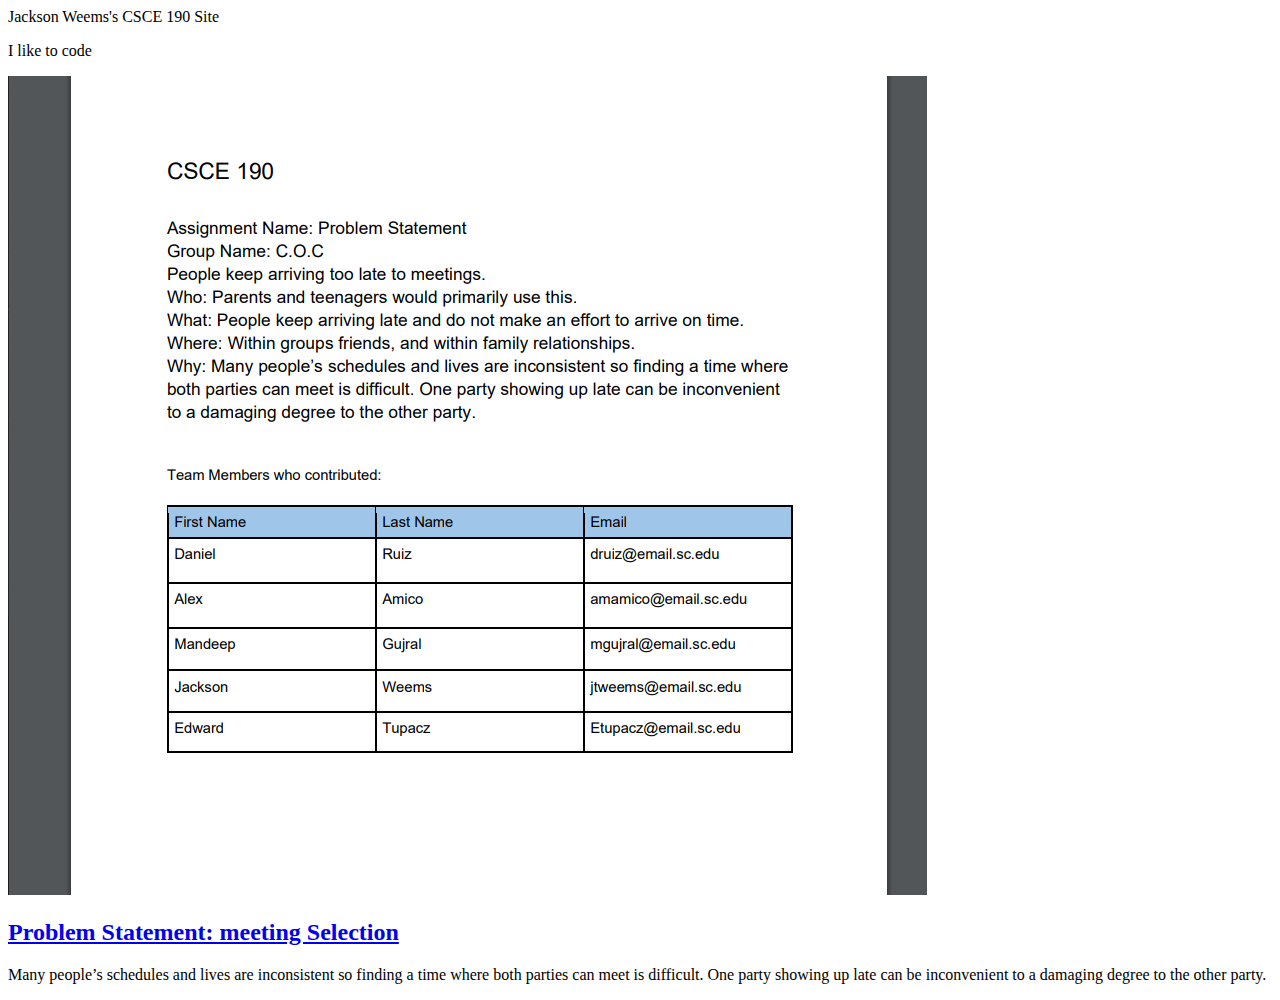
==== index.html @ e1b766bb "Add files via upload" ====
<!DOCTYPE html>
<html>
    <head>
        <title>CSCE 190: Jackson Weems</title>
    </head>
        <body>
            <hl>Jackson Weems's CSCE 190 Site</hl>

            <p>I like to code</p>

            <!--problem statement-->
            <section class="assignment">
                <a href="files/Problem Statement.pdf"><img src="images/csce 190 problem statement.PNG"></a>
                <section class="assignment-details">
                    <a href="files/Problem Statement.pdf"><h2>Problem Statement: meeting Selection</h2></a>
                    <p> Many people’s schedules and lives are inconsistent so finding a time where
                        both parties can meet is difficult. One party showing up late can be inconvenient
                        to a damaging degree to the other party.
                    </p>
                </section>

            </section>
        </body>

</html>
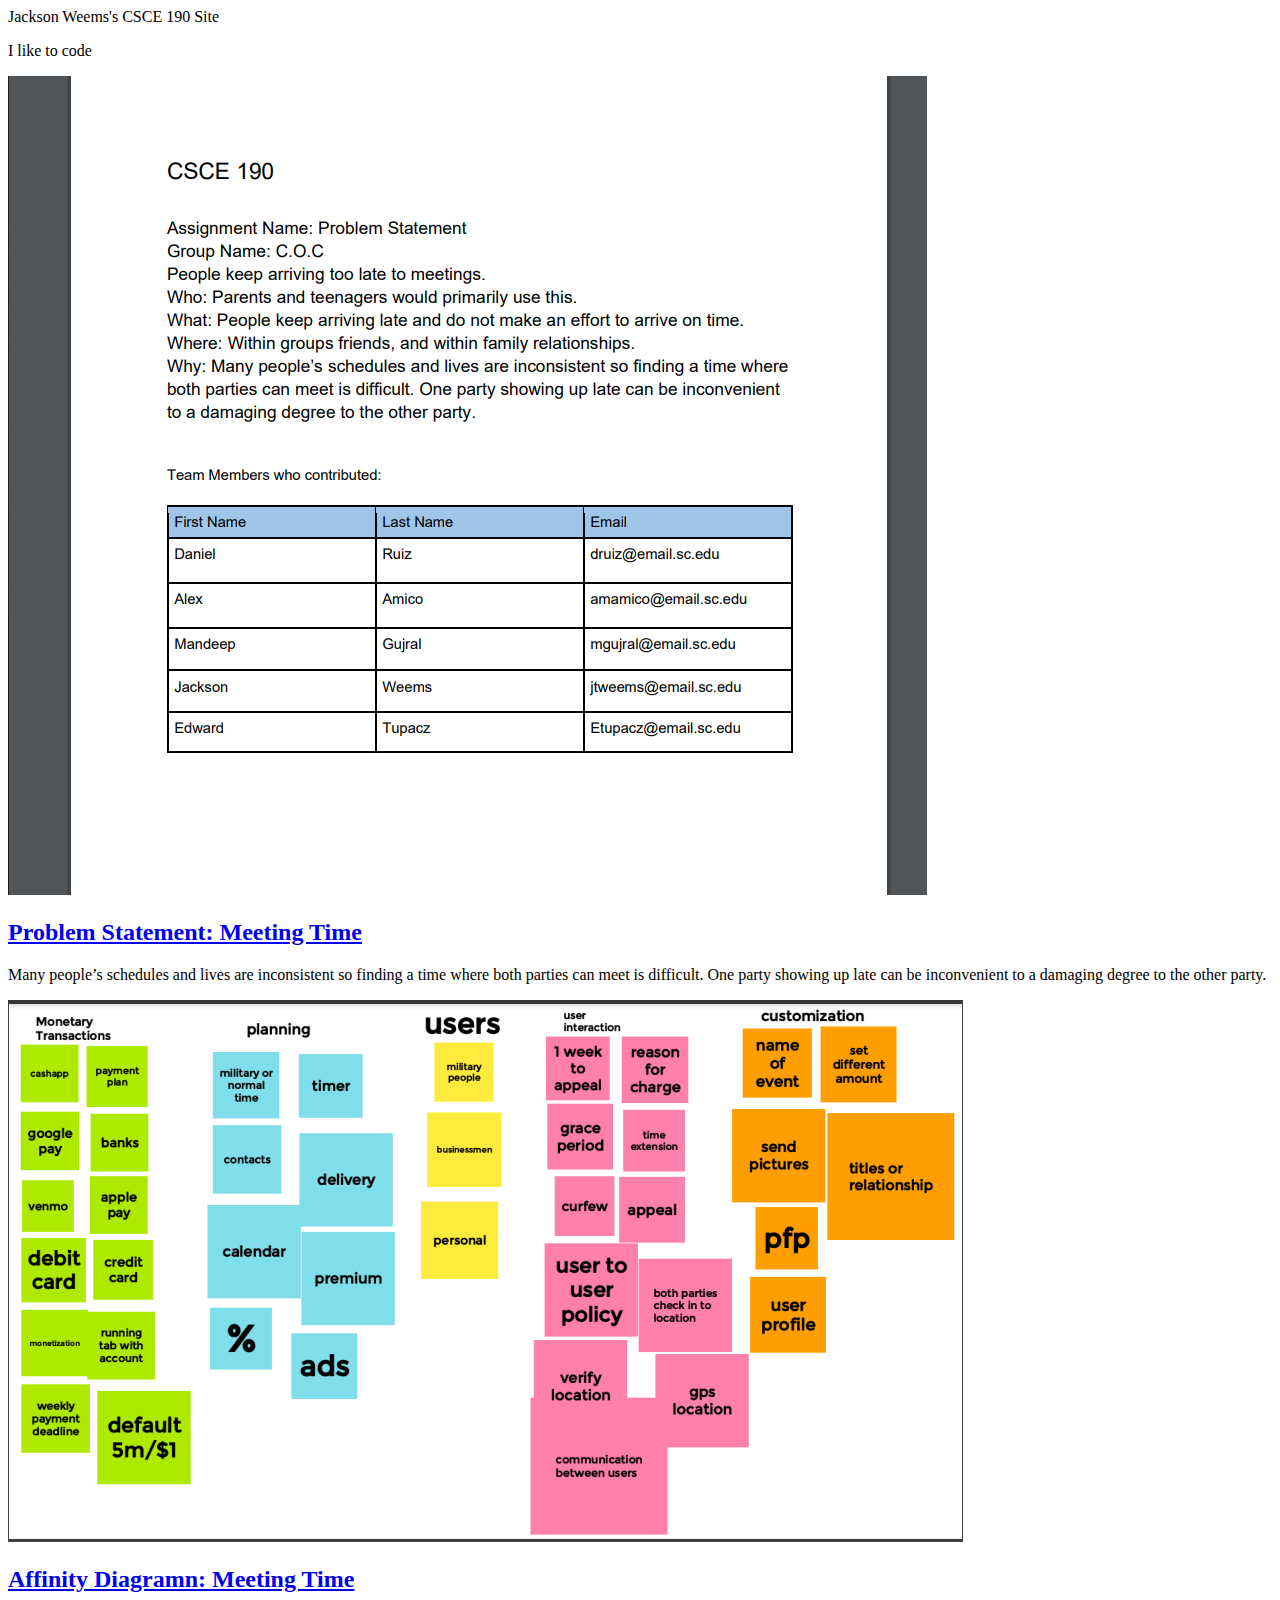
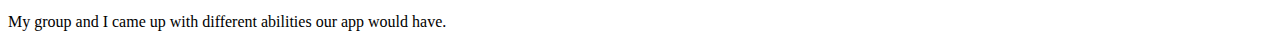
==== commit 2d35df68: "Add files via upload" ====
--- a/index.html
+++ b/index.html
@@ -12,13 +12,23 @@
             <section class="assignment">
                 <a href="files/Problem Statement.pdf"><img src="images/csce 190 problem statement.PNG"></a>
                 <section class="assignment-details">
-                    <a href="files/Problem Statement.pdf"><h2>Problem Statement: meeting Selection</h2></a>
+                    <a href="files/Problem Statement.pdf"><h2>Problem Statement: Meeting Time</h2></a>
                     <p> Many people’s schedules and lives are inconsistent so finding a time where
                         both parties can meet is difficult. One party showing up late can be inconvenient
                         to a damaging degree to the other party.
                     </p>
                 </section>
+            </section>
 
+             <!--affinity diagram-->
+             <section class="assignment">
+                <a href="files/affinity-diagram.pdf"><img src="images/affinity.PNG"></a>
+                <section class="assignment-details">
+                    <a href="files/affinity-diagram.pdf"><h2>Affinity Diagramn: Meeting Time</h2></a>
+                    <p> 
+                        My group and I came up with different abilities our app would have.
+                    </p>
+                </section>
             </section>
         </body>
 
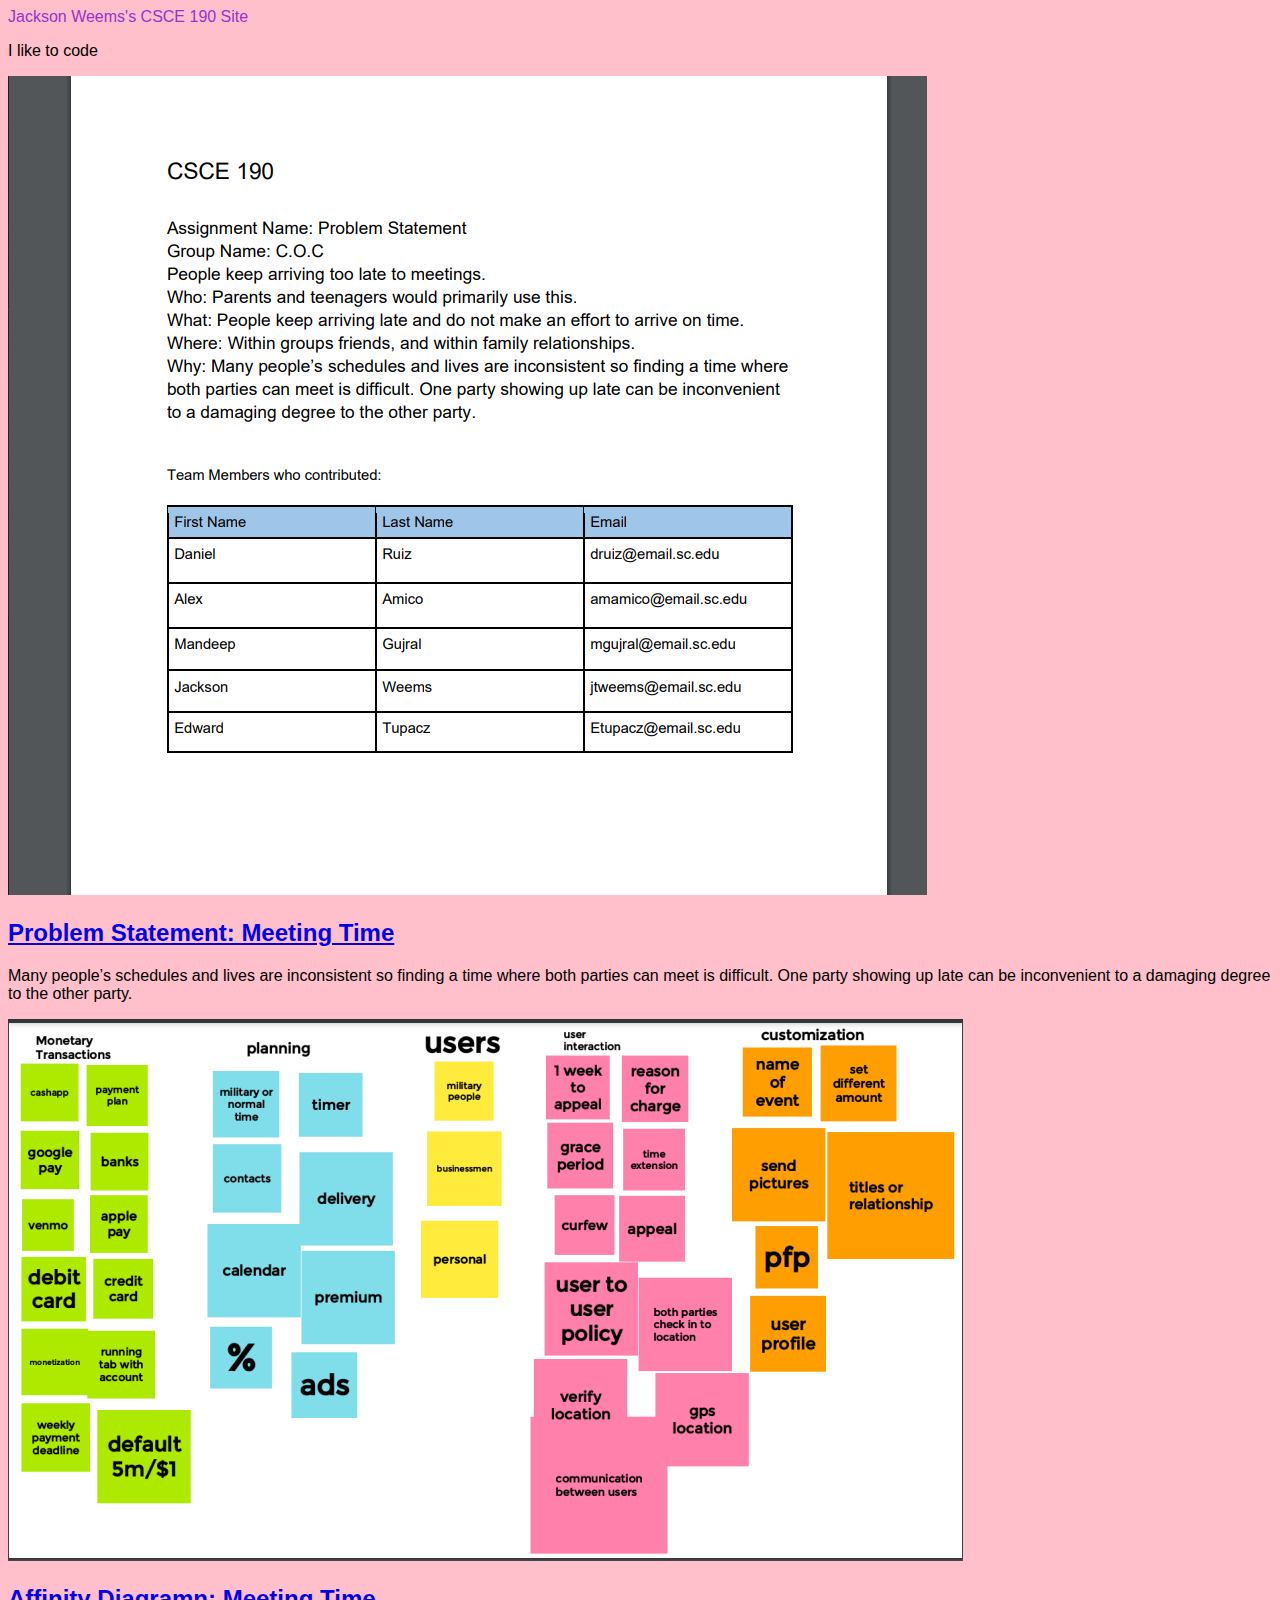
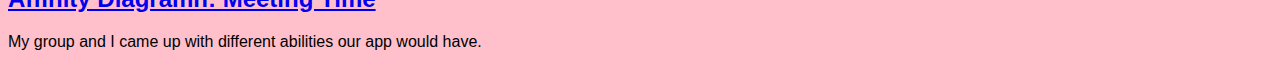
==== commit 4524d74a: "Add files via upload" ====
--- a/index.html
+++ b/index.html
@@ -2,6 +2,7 @@
 <html>
     <head>
         <title>CSCE 190: Jackson Weems</title>
+        <link rel="stylesheet" href="styles.css">
     </head>
         <body>
             <hl>Jackson Weems's CSCE 190 Site</hl>
--- a/styles.css
+++ b/styles.css
@@ -0,0 +1,9 @@
+body {
+    background:pink;
+    font-family: Arial, Helvetica, sans-serif;
+}
+
+hl {
+    color: darkorchid;
+    text-align:center;
+}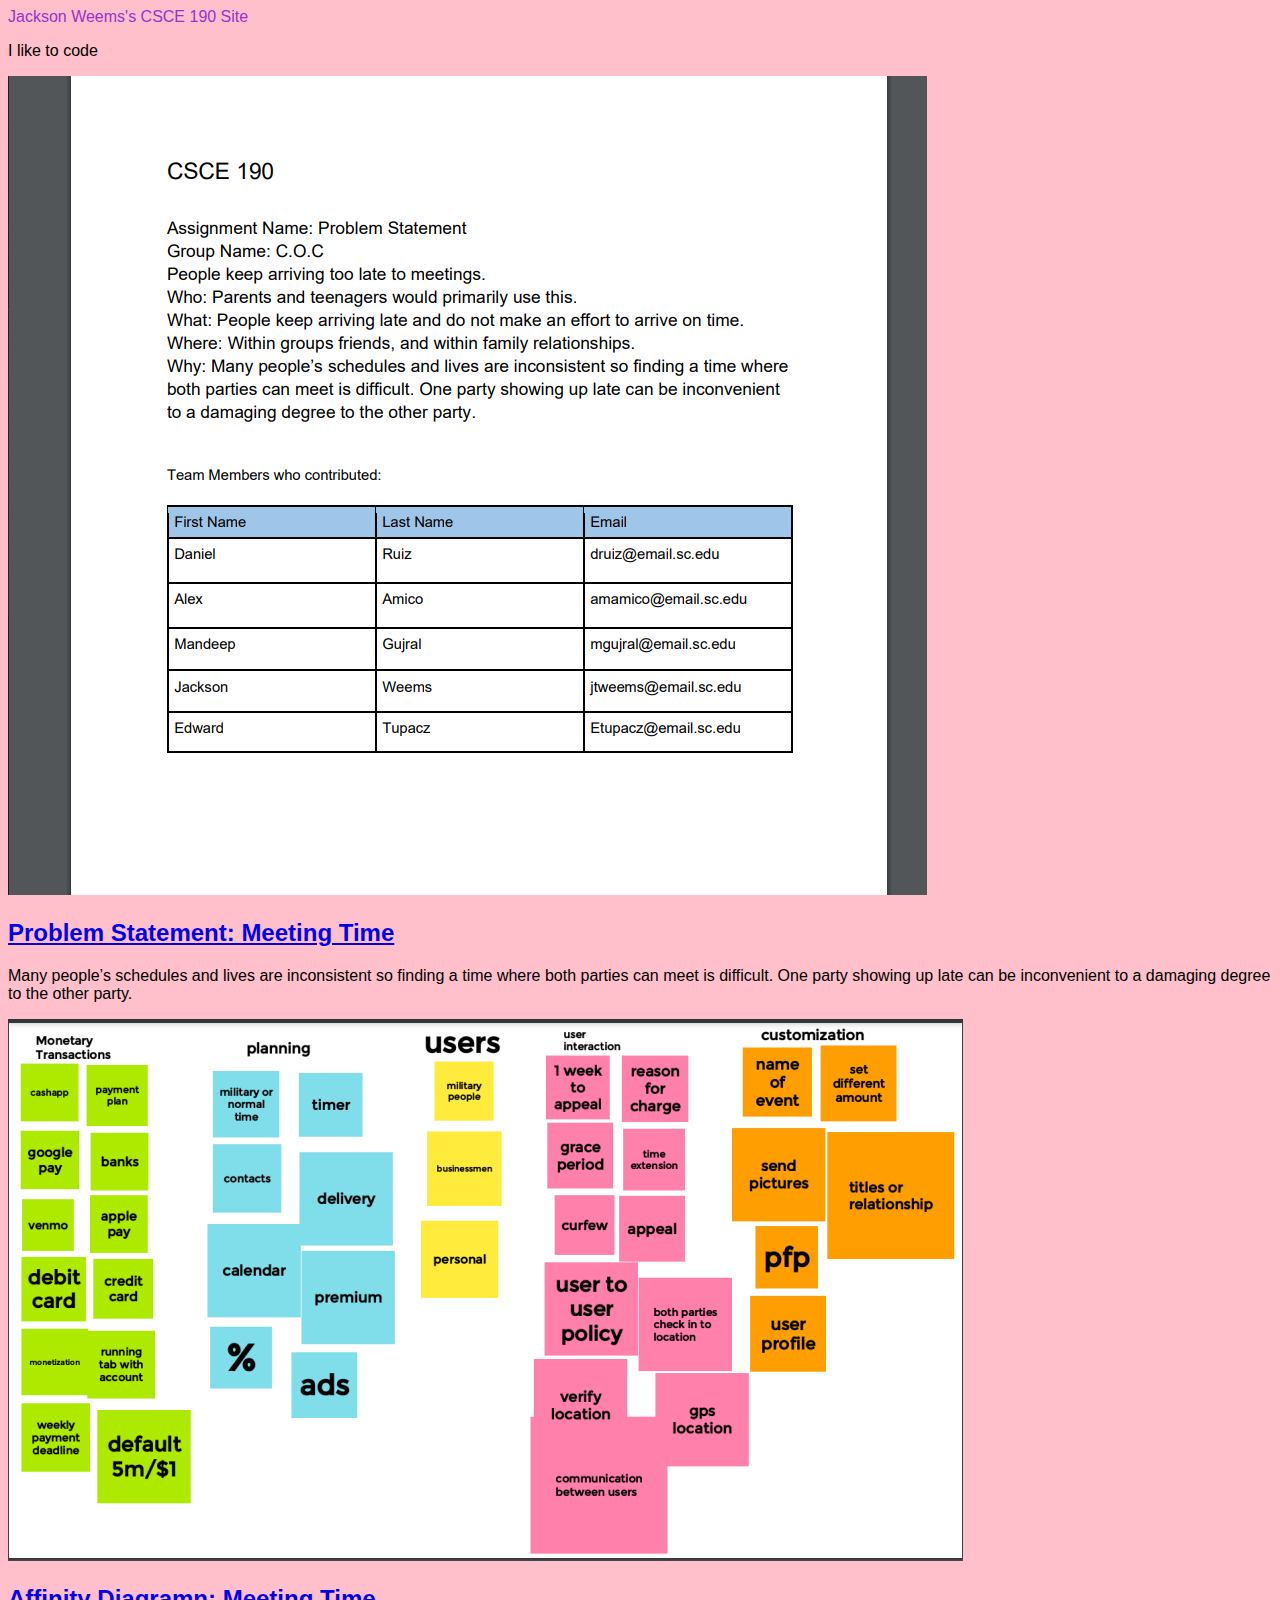
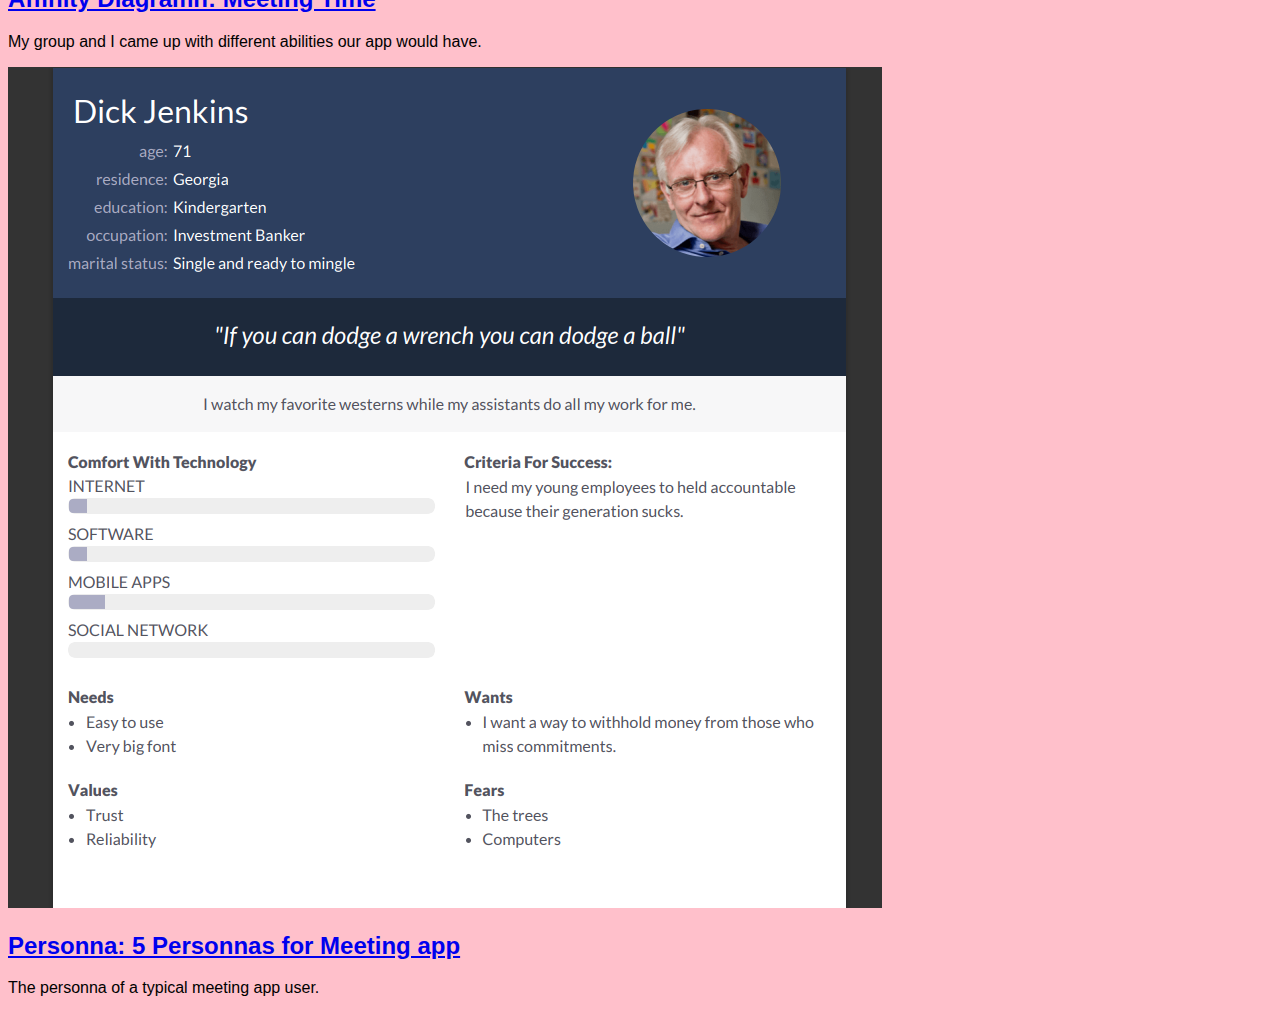
==== commit 4de3fbe4: "Add files via upload" ====
--- a/index.html
+++ b/index.html
@@ -31,6 +31,17 @@
                     </p>
                 </section>
             </section>
+
+            <!--personna-->
+            <section class="assignment">
+                <a href="files/Team-personas.pdf"><img src="images/personna.png"></a>
+                <section class="assignment-details">
+                    <a href="files/Team-personas.pdf"><h2>Personna: 5 Personnas for Meeting app</h2></a>
+                    <p> 
+                        The personna of a typical meeting app user.
+                    </p>
+                </section>
+            </section>
         </body>
 
 </html>
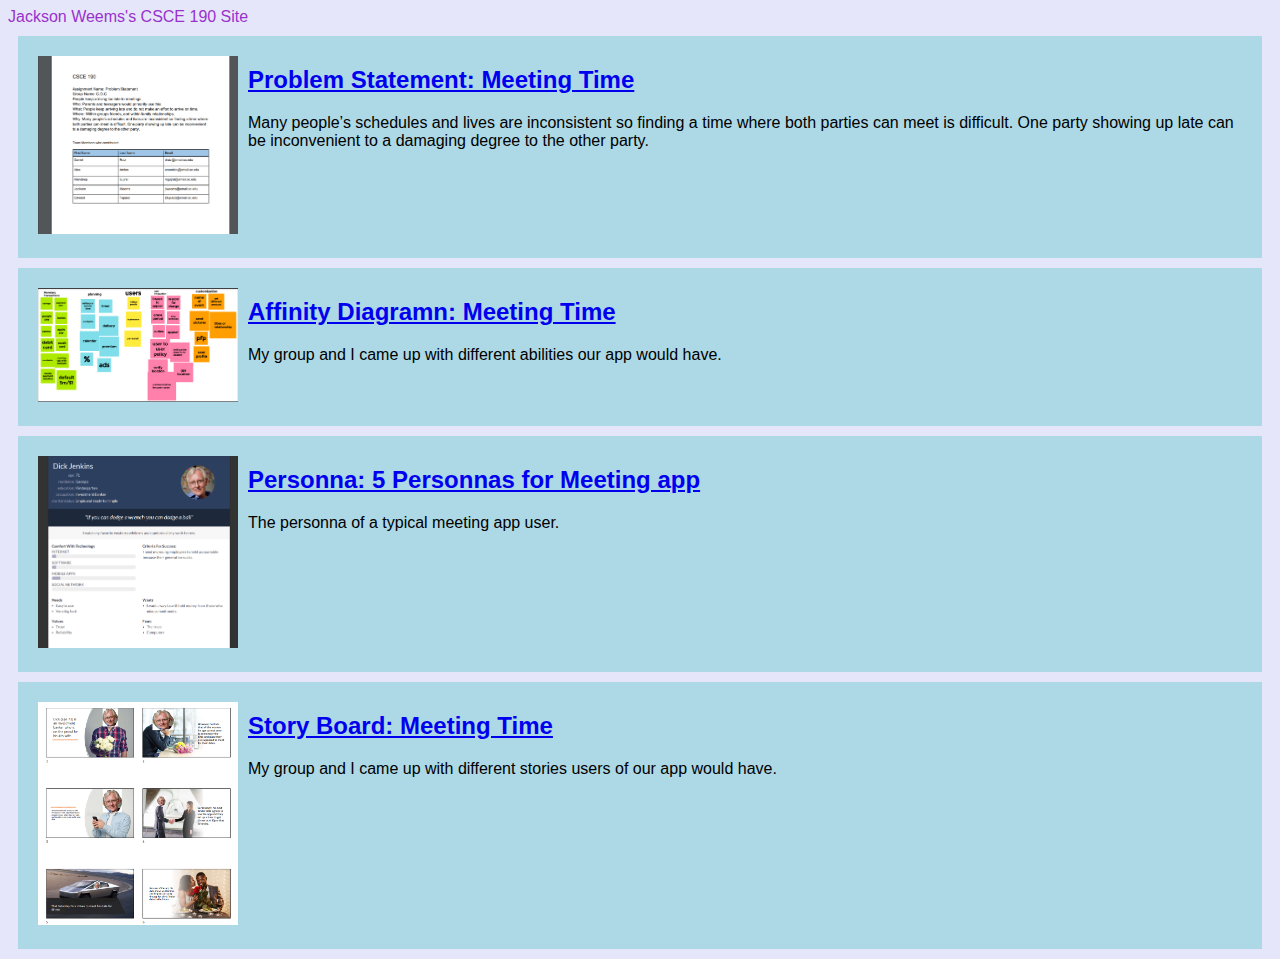
==== commit b2b04aaa: "Add files via upload" ====
--- a/index.html
+++ b/index.html
@@ -7,7 +7,7 @@
         <body>
             <hl>Jackson Weems's CSCE 190 Site</hl>
 
-            <p>I like to code</p>
+            
 
             <!--problem statement-->
             <section class="assignment">
@@ -42,6 +42,17 @@
                     </p>
                 </section>
             </section>
+
+            <!--story board-->
+            <section class="assignment">
+                <a href="files/Team-storyB.pdf"><img src="images/StoryBoard.PNG"></a>
+                <section class="assignment-details">
+                    <a href="files/Team-storyB.pdf"><h2>Story Board: Meeting Time</h2></a>
+                    <p> 
+                        My group and I came up with different stories users of our app would have.
+                    </p>
+                </section>
+            </section>
         </body>
 
 </html>
--- a/styles.css
+++ b/styles.css
@@ -1,6 +1,18 @@
 body {
-    background:pink;
+    background:lavender;
     font-family: Arial, Helvetica, sans-serif;
+}
+
+.assignment{
+    display: flex;
+    padding: 10px;
+    margin: 10px;
+    background: lightblue;
+}
+
+.assignment img {
+    width: 200px;
+    padding: 10px;
 }
 
 hl {
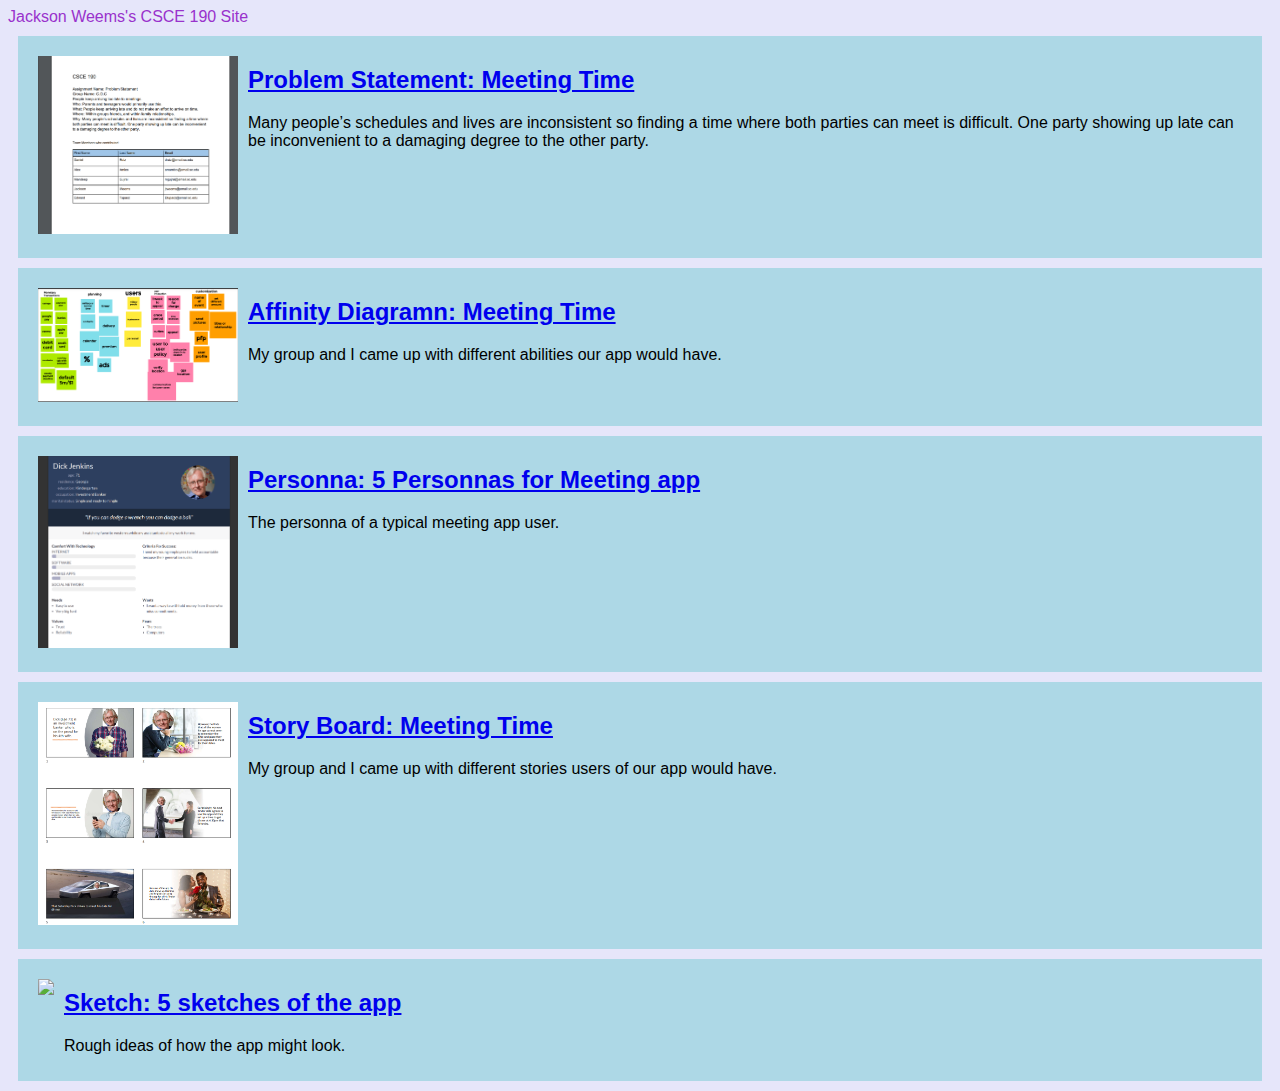
==== commit d146e604: "Add files via upload" ====
--- a/index.html
+++ b/index.html
@@ -53,6 +53,17 @@
                     </p>
                 </section>
             </section>
+
+            <!--sketch-->
+            <section class="assignment">
+                <a href="files/team-sketch.pdf"><img src="images/mysketch.PNG"></a>
+                <section class="assignment-details">
+                    <a href="files/team-sketch.pdf"><h2>Sketch: 5 sketches of the app</h2></a>
+                    <p> 
+                        Rough ideas of how the app might look.
+                    </p>
+                </section>
+            </section>
         </body>
 
 </html>
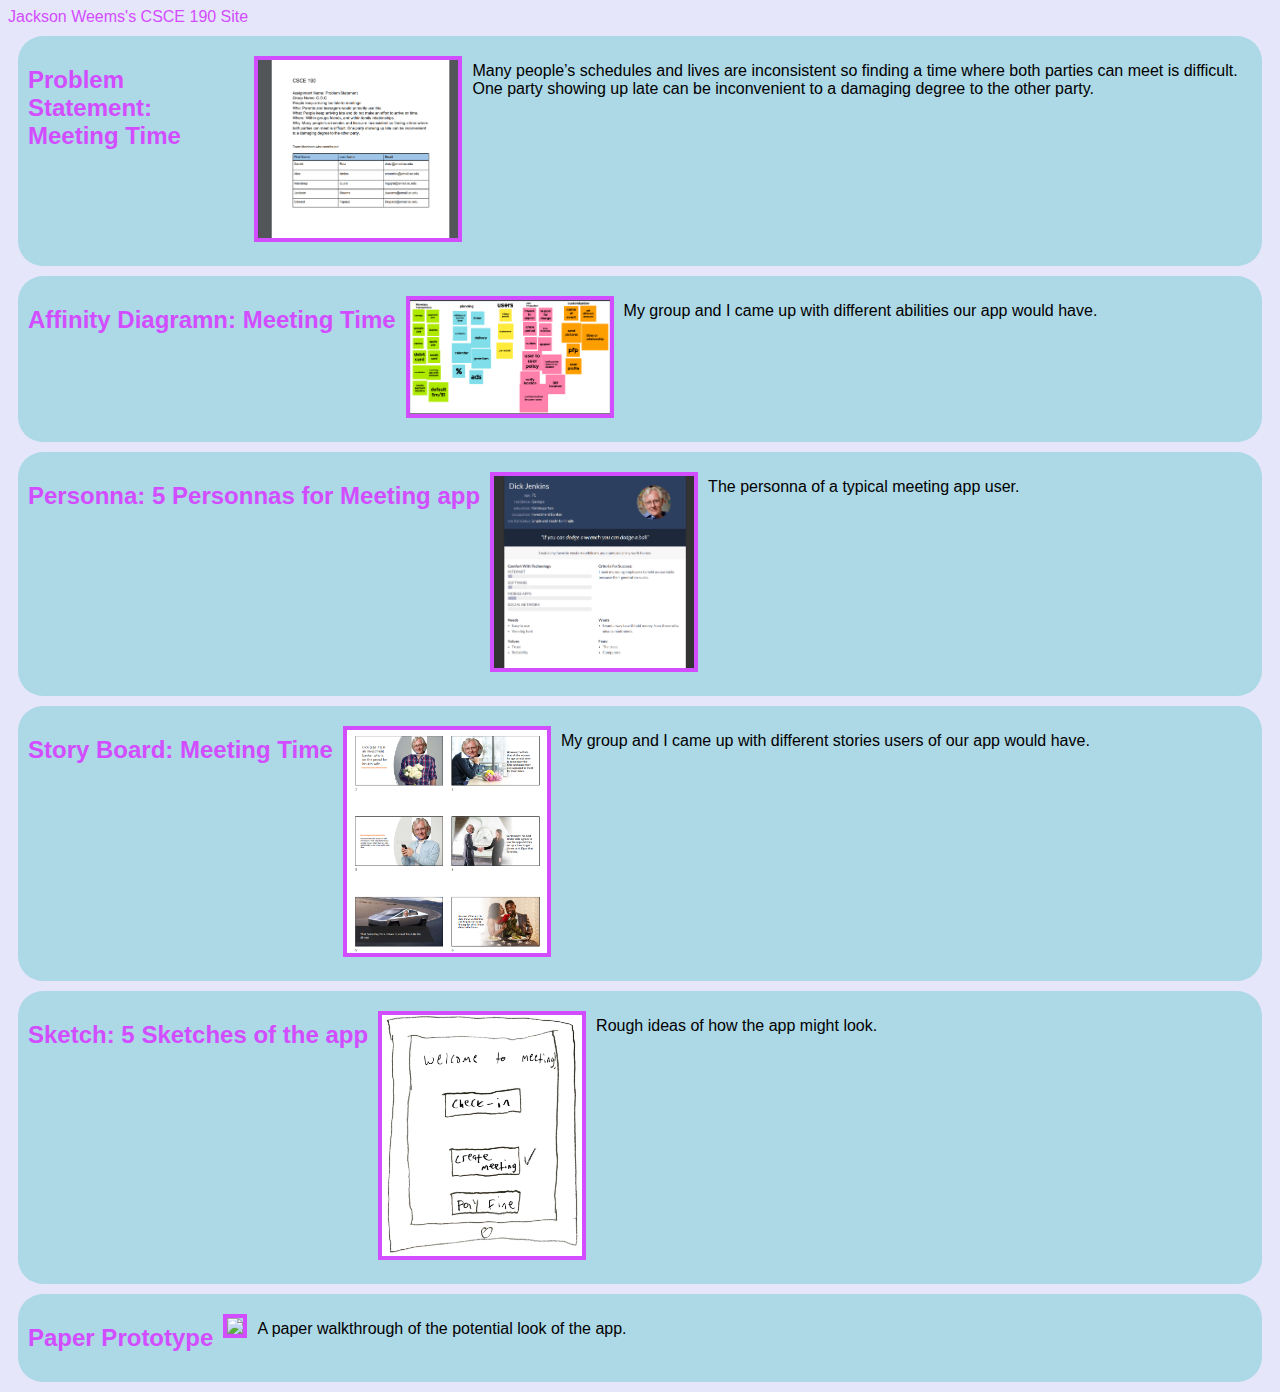
==== commit c04c87d6: "Add files via upload" ====
--- a/index.html
+++ b/index.html
@@ -7,63 +7,68 @@
         <body>
             <hl>Jackson Weems's CSCE 190 Site</hl>
 
-            
+            <div class="assignments">
 
-            <!--problem statement-->
-            <section class="assignment">
-                <a href="files/Problem Statement.pdf"><img src="images/csce 190 problem statement.PNG"></a>
-                <section class="assignment-details">
+                <!--problem statement-->
+                <section class="assignment">
                     <a href="files/Problem Statement.pdf"><h2>Problem Statement: Meeting Time</h2></a>
-                    <p> Many people’s schedules and lives are inconsistent so finding a time where
-                        both parties can meet is difficult. One party showing up late can be inconvenient
-                        to a damaging degree to the other party.
-                    </p>
+                    <a href="files/Problem Statement.pdf"><img src="images/csce 190 problem statement.PNG"></a>
+    
+                        <p> Many people’s schedules and lives are inconsistent so finding a time where
+                            both parties can meet is difficult. One party showing up late can be inconvenient
+                            to a damaging degree to the other party.
+                        </p>
+                    
                 </section>
-            </section>
 
-             <!--affinity diagram-->
-             <section class="assignment">
-                <a href="files/affinity-diagram.pdf"><img src="images/affinity.PNG"></a>
-                <section class="assignment-details">
+                <!--affinity diagram-->
+                <section class="assignment">
                     <a href="files/affinity-diagram.pdf"><h2>Affinity Diagramn: Meeting Time</h2></a>
-                    <p> 
-                        My group and I came up with different abilities our app would have.
-                    </p>
+                    <a href="files/affinity-diagram.pdf"><img src="images/affinity.PNG"></a>
+                        <p> 
+                            My group and I came up with different abilities our app would have.
+                        </p>
+                    
                 </section>
-            </section>
 
-            <!--personna-->
-            <section class="assignment">
-                <a href="files/Team-personas.pdf"><img src="images/personna.png"></a>
-                <section class="assignment-details">
+                <!--personna-->
+                <section class="assignment">
                     <a href="files/Team-personas.pdf"><h2>Personna: 5 Personnas for Meeting app</h2></a>
-                    <p> 
-                        The personna of a typical meeting app user.
-                    </p>
+                    <a href="files/Team-personas.pdf"><img src="images/personna.png"></a>                       
+                        <p> 
+                            The personna of a typical meeting app user.
+                        </p>
                 </section>
-            </section>
 
-            <!--story board-->
-            <section class="assignment">
-                <a href="files/Team-storyB.pdf"><img src="images/StoryBoard.PNG"></a>
-                <section class="assignment-details">
+                <!--story board-->
+                <section class="assignment">
                     <a href="files/Team-storyB.pdf"><h2>Story Board: Meeting Time</h2></a>
-                    <p> 
-                        My group and I came up with different stories users of our app would have.
-                    </p>
+                    <a href="files/Team-storyB.pdf"><img src="images/StoryBoard.PNG"></a>                
+                        <p> 
+                            My group and I came up with different stories users of our app would have.
+                        </p>
                 </section>
-            </section>
 
-            <!--sketch-->
-            <section class="assignment">
-                <a href="files/team-sketch.pdf"><img src="images/mysketch.PNG"></a>
-                <section class="assignment-details">
-                    <a href="files/team-sketch.pdf"><h2>Sketch: 5 sketches of the app</h2></a>
-                    <p> 
-                        Rough ideas of how the app might look.
-                    </p>
+                <!--sketch-->
+                <section class="assignment">
+                    <a href="files/team-sketch.pdf"><h2>Sketch: 5 Sketches of the app</h2></a>
+                    <a href="files/team-sketch.pdf"><img src="images/mysketch.PNG"></a>
+                        <p> 
+                            Rough ideas of how the app might look.
+                        </p>
                 </section>
-            </section>
+
+                <!--prototype-->
+                <section class="assignment">
+                    <a href="https://www.youtube.com/watch?v=4soHmZgFBqM"><h2>Paper Prototype</h2></a>
+                    <a href="https://www.youtube.com/watch?v=4soHmZgFBqM"><img src="images/app.PNG"></a>
+                        <p> 
+                            A paper walkthrough of the potential look of the app.
+                        </p>
+                </section>
+
+            </div>
+
         </body>
 
 </html>
--- a/styles.css
+++ b/styles.css
@@ -8,14 +8,34 @@
     padding: 10px;
     margin: 10px;
     background: lightblue;
+    border-radius:25px ;
 }
 
 .assignment img {
     width: 200px;
-    padding: 10px;
+    margin: 10px;
+    border: 4px solid #d24dff
+}
+
+.assignment img:hover {
+    border: 4px dashed
 }
 
 hl {
-    color: darkorchid;
+    color: #d24dff;
     text-align:center;
+}
+
+hl:hover {
+    color: rgb(16, 74, 93);
+    
+}
+
+a {
+    text-decoration: none;
+    color:#d24dff;
+}
+
+a:hover{
+    color:white;
 }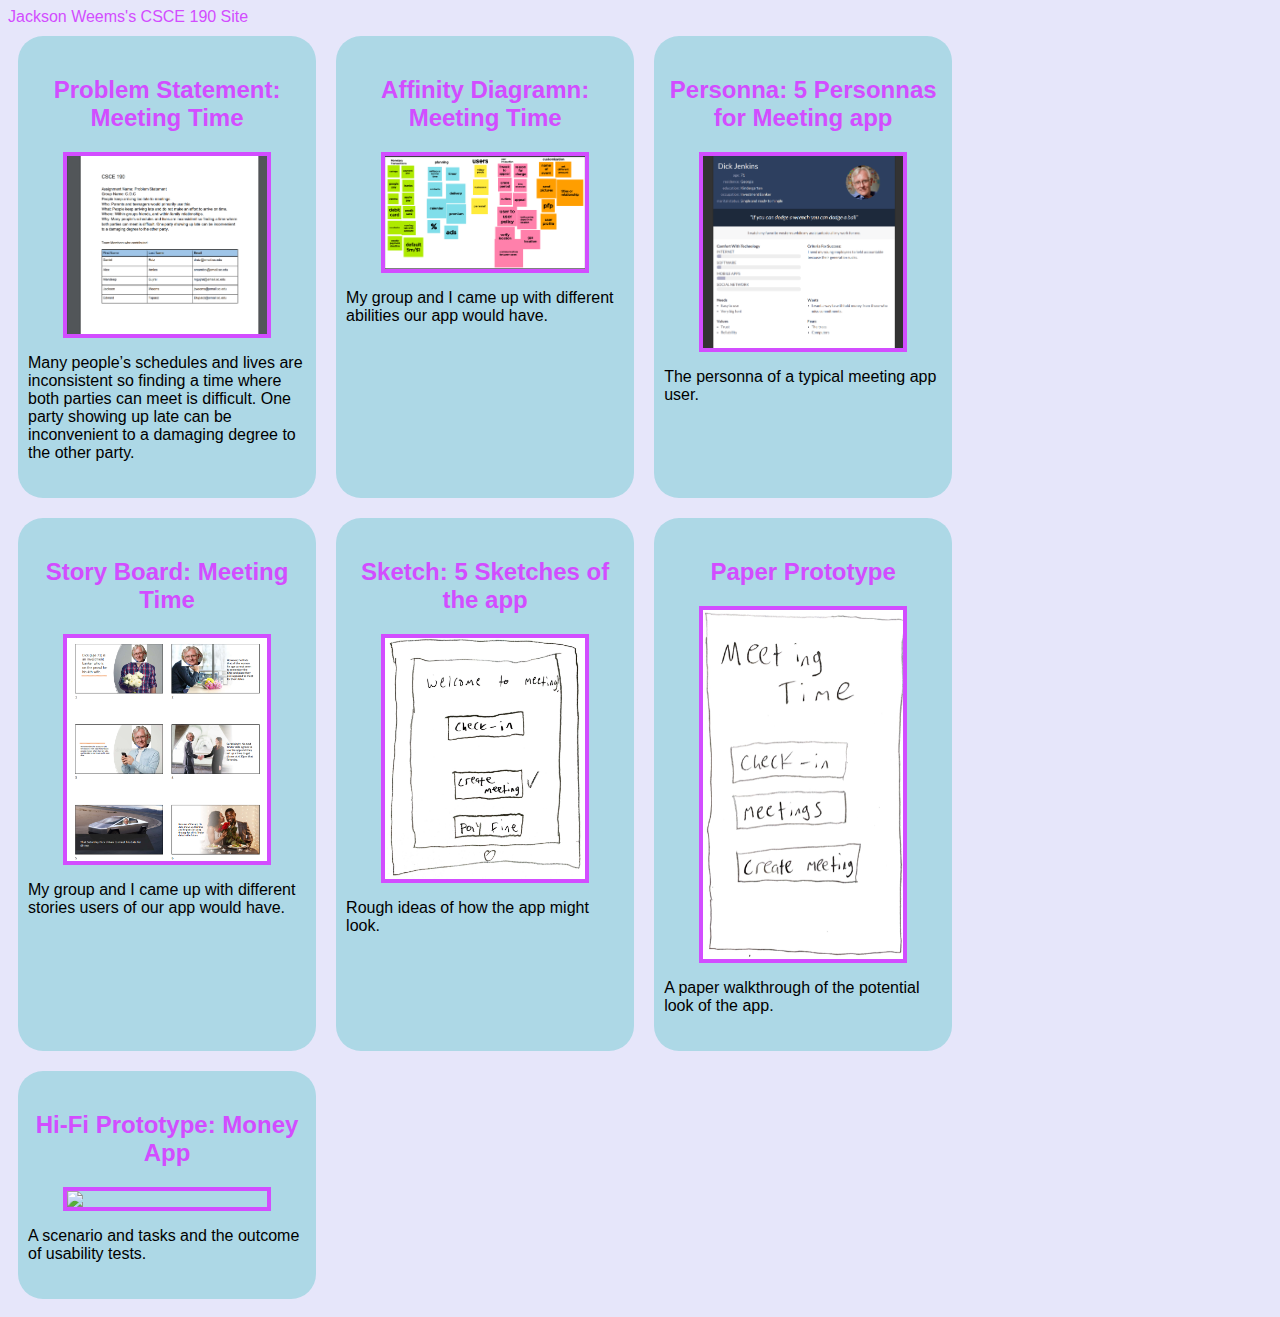
==== commit dad1e37e: "Add files via upload" ====
--- a/index.html
+++ b/index.html
@@ -67,6 +67,15 @@
                         </p>
                 </section>
 
+                 <!--Hi-Fi prototype-->
+                 <section class="assignment">
+                    <a href="files/Hi-fi proto/src/index.html"><h2>Hi-Fi Prototype: Money App</h2></a>
+                    <a href="files/Hi-fi proto/src/index.html"><img src="images/Proto.PNG"></a>
+                        <p> 
+                            A scenario and tasks and the outcome of usability tests.
+                        </p>
+                </section>
+
             </div>
 
         </body>
--- a/styles.css
+++ b/styles.css
@@ -3,10 +3,18 @@
     font-family: Arial, Helvetica, sans-serif;
 }
 
+
+.assignments{
+    display:flex;
+    flex-wrap:wrap;
+}
+
+
 .assignment{
-    display: flex;
+    width:22%;
     padding: 10px;
     margin: 10px;
+    padding: 20px 10px;
     background: lightblue;
     border-radius:25px ;
 }
@@ -14,7 +22,10 @@
 .assignment img {
     width: 200px;
     margin: 10px;
-    border: 4px solid #d24dff
+    border: 4px solid #d24dff;
+    display: block;
+    margin: auto;
+
 }
 
 .assignment img:hover {
@@ -31,6 +42,10 @@
     
 }
 
+h2 {
+    text-align: center;
+}
+
 a {
     text-decoration: none;
     color:#d24dff;
